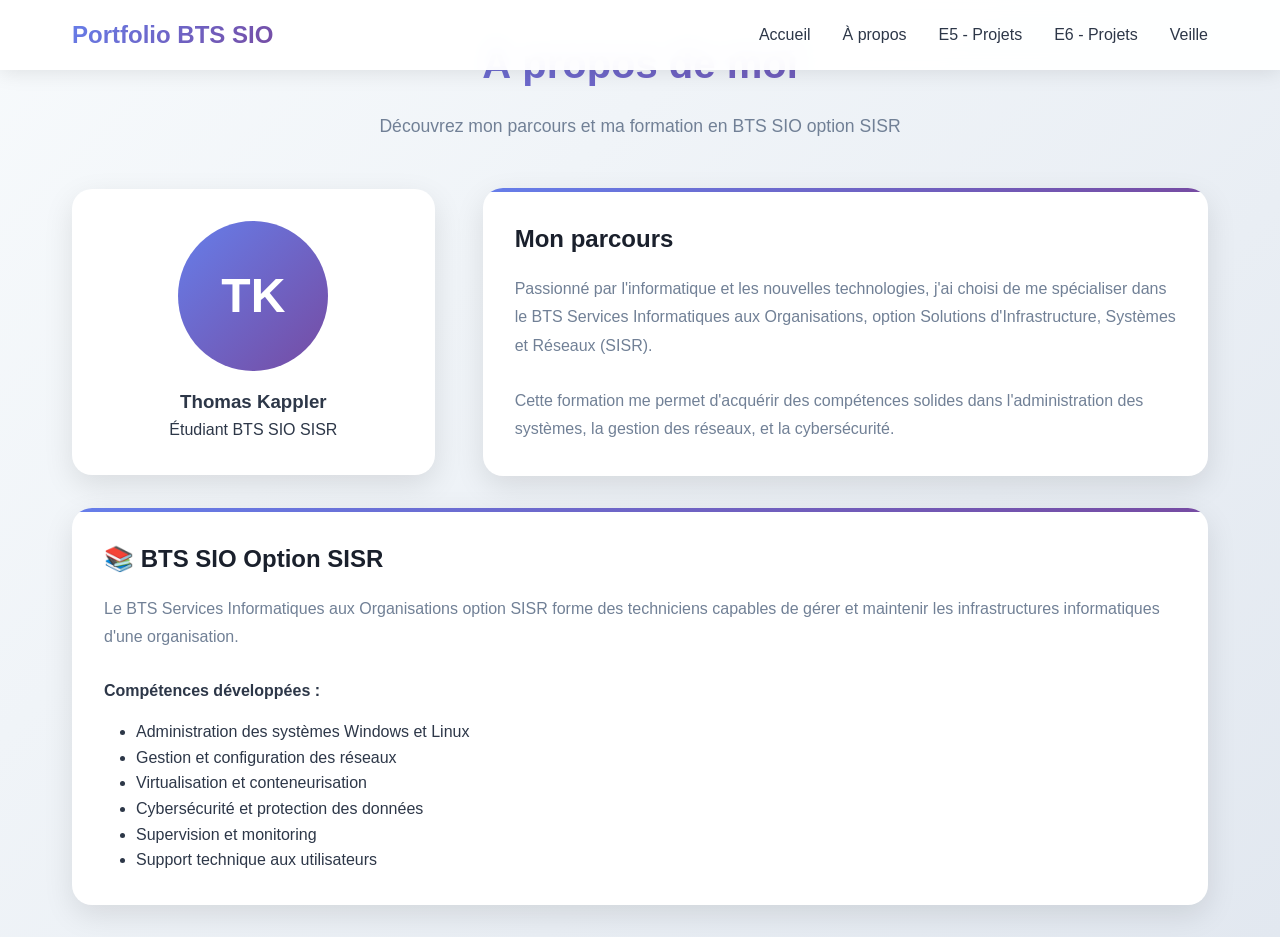
==== about.html @ 1527d009 "Add files via upload" ====
<!DOCTYPE html>
<html lang="fr">
<head>
    <meta charset="UTF-8">
    <meta name="viewport" content="width=device-width, initial-scale=1.0">
    <title>À propos - Portfolio BTS SIO</title>
    <link rel="stylesheet" href="styles.css">
</head>
<body>
    <!-- Navigation -->
    <nav class="navbar">
        <div class="nav-container">
            <div class="logo">Portfolio BTS SIO</div>
            <div class="nav-toggle" onclick="toggleMobileNav()">
                <span></span>
                <span></span>
                <span></span>
            </div>
            <ul class="nav-menu">
                <li><a href="index.html" class="nav-link">Accueil</a></li>
                <li><a href="about.html" class="nav-link active">À propos</a></li>
                <li><a href="e5.html" class="nav-link">E5 - Projets</a></li>
                <li><a href="e6.html" class="nav-link">E6 - Projets</a></li>
                <li><a href="veille.html" class="nav-link">Veille</a></li>
            </ul>
        </div>
    </nav>

    <div class="container">
        <div class="section-header">
            <h2>À propos de moi</h2>
            <p>Découvrez mon parcours et ma formation en BTS SIO option SISR</p>
        </div>
        <div class="about-content">
            <div class="profile-card">
                <div class="profile-img">TK</div>
                <h3>Thomas Kappler</h3>
                <p>Étudiant BTS SIO SISR</p>
            </div>
            <div class="card">
                <h3>Mon parcours</h3>
                <p>Passionné par l'informatique et les nouvelles technologies, j'ai choisi de me spécialiser dans le BTS Services Informatiques aux Organisations, option Solutions d'Infrastructure, Systèmes et Réseaux (SISR).</p>
                <br>
                <p>Cette formation me permet d'acquérir des compétences solides dans l'administration des systèmes, la gestion des réseaux, et la cybersécurité.</p>
            </div>
        </div>
        
        <div class="card">
            <h3>📚 BTS SIO Option SISR</h3>
            <p>Le BTS Services Informatiques aux Organisations option SISR forme des techniciens capables de gérer et maintenir les infrastructures informatiques d'une organisation.</p>
            <br>
            <h4>Compétences développées :</h4>
            <ul style="margin-left: 2rem; margin-top: 1rem;">
                <li>Administration des systèmes Windows et Linux</li>
                <li>Gestion et configuration des réseaux</li>
                <li>Virtualisation et conteneurisation</li>
                <li>Cybersécurité et protection des données</li>
                <li>Supervision et monitoring</li>
                <li>Support technique aux utilisateurs</li>
            </ul>
        </div>
    </div>

    <script src="scripts.js"></script>
</body>
</html>
---- styles.css ----
* {
    margin: 0;
    padding: 0;
    box-sizing: border-box;
}

:root {
    --primary: #667eea;
    --primary-dark: #5a67d8;
    --secondary: #764ba2;
    --accent: #f093fb;
    --dark: #1a202c;
    --gray: #2d3748;
    --light-gray: #f7fafc;
    --text: #2d3748;
    --text-light: #718096;
    --white: #ffffff;
}

body {
    font-family: 'Segoe UI', Tahoma, Geneva, Verdana, sans-serif;
    line-height: 1.6;
    color: var(--text);
    background: linear-gradient(135deg, var(--light-gray) 0%, #e2e8f0 100%);
}

/* Navigation */
.navbar {
    position: fixed;
    top: 0;
    width: 100%;
    background: rgba(255, 255, 255, 0.95);
    backdrop-filter: blur(10px);
    z-index: 1000;
    padding: 1rem 0;
    box-shadow: 0 2px 20px rgba(0, 0, 0, 0.1);
    transition: all 0.3s ease;
}

.nav-container {
    max-width: 1200px;
    margin: 0 auto;
    display: flex;
    justify-content: space-between;
    align-items: center;
    padding: 0 2rem;
}

.logo {
    font-size: 1.5rem;
    font-weight: bold;
    background: linear-gradient(135deg, var(--primary), var(--secondary));
    -webkit-background-clip: text;
    -webkit-text-fill-color: transparent;
    background-clip: text;
}

.nav-menu {
    display: flex;
    list-style: none;
    gap: 2rem;
}

.nav-link {
    text-decoration: none;
    color: var(--text);
    font-weight: 500;
    transition: all 0.3s ease;
    position: relative;
}

.nav-link:hover {
    color: var(--primary);
    transform: translateY(-2px);
}

.nav-link::after {
    content: '';
    position: absolute;
    bottom: -5px;
    left: 0;
    width: 0;
    height: 2px;
    background: linear-gradient(135deg, var(--primary), var(--secondary));
    transition: width 0.3s ease;
}

.nav-link:hover::after {
    width: 100%;
}

/* Pages */
.page {
    display: none;
    min-height: 100vh;
    padding-top: 80px;
}

.page.active {
    display: block;
}

.container {
    max-width: 1200px;
    margin: 0 auto;
    padding: 2rem;
}

/* Home Page */
.hero {
    text-align: center;
    padding: 4rem 0;
    background: linear-gradient(135deg, var(--primary), var(--secondary));
    color: white;
    margin: -80px -2rem 4rem -2rem;
    position: relative;
    overflow: hidden;
}

.hero::before {
    content: '';
    position: absolute;
    top: 0;
    left: 0;
    right: 0;
    bottom: 0;
    background: url('data:image/svg+xml,<svg xmlns="http://www.w3.org/2000/svg" viewBox="0 0 100 100"><defs><pattern id="grid" width="10" height="10" patternUnits="userSpaceOnUse"><path d="M 10 0 L 0 0 0 10" fill="none" stroke="rgba(255,255,255,0.1)" stroke-width="0.5"/></pattern></defs><rect width="100" height="100" fill="url(%23grid)"/></svg>');
    opacity: 0.3;
}

.hero-content {
    position: relative;
    z-index: 1;
    padding-top: 80px;
}

.hero h1 {
    font-size: 3.5rem;
    margin-bottom: 1rem;
    font-weight: 700;
    text-shadow: 2px 2px 4px rgba(0, 0, 0, 0.3);
}

.hero p {
    font-size: 1.2rem;
    opacity: 0.9;
    margin-bottom: 2rem;
}

.cta-button {
    display: inline-block;
    padding: 1rem 2rem;
    background: rgba(255, 255, 255, 0.2);
    color: white;
    text-decoration: none;
    border-radius: 50px;
    font-weight: 600;
    transition: all 0.3s ease;
    backdrop-filter: blur(10px);
    border: 2px solid rgba(255, 255, 255, 0.3);
}

.cta-button:hover {
    background: rgba(255, 255, 255, 0.3);
    transform: translateY(-3px);
    box-shadow: 0 10px 30px rgba(0, 0, 0, 0.2);
}

/* Cards */
.card-grid {
    display: grid;
    grid-template-columns: repeat(auto-fit, minmax(300px, 1fr));
    gap: 2rem;
    margin: 2rem 0;
}

.card {
    background: white;
    border-radius: 20px;
    padding: 2rem;
    box-shadow: 0 10px 30px rgba(0, 0, 0, 0.1);
    transition: all 0.3s ease;
    position: relative;
    overflow: hidden;
}

.card::before {
    content: '';
    position: absolute;
    top: 0;
    left: 0;
    right: 0;
    height: 4px;
    background: linear-gradient(135deg, var(--primary), var(--secondary));
}

.card:hover {
    transform: translateY(-10px);
    box-shadow: 0 20px 40px rgba(0, 0, 0, 0.15);
}

/* Clickable cards styling */
.clickable-card {
    cursor: pointer;
    user-select: none;
}

.clickable-card:hover {
    transform: translateY(-10px) scale(1.02);
    box-shadow: 0 25px 50px rgba(0, 0, 0, 0.2);
}

.clickable-card:active {
    transform: translateY(-5px) scale(1.01);
    transition: all 0.1s ease;
}

.card h3 {
    font-size: 1.5rem;
    margin-bottom: 1rem;
    color: var(--dark);
}

.card p {
    color: var(--text-light);
    line-height: 1.8;
}

/* Section Headers */
.section-header {
    text-align: center;
    margin-bottom: 3rem;
}

.section-header h2 {
    font-size: 2.5rem;
    margin-bottom: 1rem;
    background: linear-gradient(135deg, var(--primary), var(--secondary));
    -webkit-background-clip: text;
    -webkit-text-fill-color: transparent;
    background-clip: text;
}

.section-header p {
    font-size: 1.1rem;
    color: var(--text-light);
    max-width: 600px;
    margin: 0 auto;
}

/* Project Cards */
.project-card {
    background: white;
    border-radius: 15px;
    overflow: hidden;
    box-shadow: 0 10px 30px rgba(0, 0, 0, 0.1);
    transition: all 0.3s ease;
    margin-bottom: 2rem;
}

.project-card:hover {
    transform: translateY(-5px);
    box-shadow: 0 20px 40px rgba(0, 0, 0, 0.15);
}

.project-header {
    background: linear-gradient(135deg, var(--primary), var(--secondary));
    color: white;
    padding: 1.5rem;
}

.project-content {
    padding: 2rem;
}

.tech-stack {
    display: flex;
    flex-wrap: wrap;
    gap: 0.5rem;
    margin-top: 1rem;
}

.tech-tag {
    background: linear-gradient(135deg, var(--primary), var(--secondary));
    color: white;
    padding: 0.3rem 0.8rem;
    border-radius: 20px;
    font-size: 0.8rem;
    font-weight: 500;
}

/* About Section */
.about-content {
    display: grid;
    grid-template-columns: 1fr 2fr;
    gap: 3rem;
    align-items: center;
    margin: 2rem 0;
}

.profile-card {
    background: white;
    border-radius: 20px;
    padding: 2rem;
    text-align: center;
    box-shadow: 0 10px 30px rgba(0, 0, 0, 0.1);
}

.profile-img {
    width: 150px;
    height: 150px;
    border-radius: 50%;
    background: linear-gradient(135deg, var(--primary), var(--secondary));
    margin: 0 auto 1rem;
    display: flex;
    align-items: center;
    justify-content: center;
    font-size: 3rem;
    color: white;
    font-weight: bold;
}

/* Veille Section */
.veille-method {
    background: white;
    border-radius: 15px;
    padding: 2rem;
    margin: 2rem 0;
    box-shadow: 0 10px 30px rgba(0, 0, 0, 0.1);
}

.method-step {
    display: flex;
    align-items: center;
    margin: 1.5rem 0;
    padding: 1rem;
    border-radius: 10px;
    background: var(--light-gray);
}

.step-number {
    background: linear-gradient(135deg, var(--primary), var(--secondary));
    color: white;
    width: 40px;
    height: 40px;
    border-radius: 50%;
    display: flex;
    align-items: center;
    justify-content: center;
    font-weight: bold;
    margin-right: 1rem;
    flex-shrink: 0;
}

/* Mobile Navigation */
.nav-toggle {
    display: none;
    flex-direction: column;
    cursor: pointer;
    padding: 0.5rem;
}

.nav-toggle span {
    width: 25px;
    height: 3px;
    background: var(--text);
    margin: 3px 0;
    transition: 0.3s;
    border-radius: 2px;
}

.nav-toggle.active span:nth-child(1) {
    transform: rotate(-45deg) translate(-5px, 6px);
}

.nav-toggle.active span:nth-child(2) {
    opacity: 0;
}

.nav-toggle.active span:nth-child(3) {
    transform: rotate(45deg) translate(-5px, -6px);
}

/* Responsive */
@media (max-width: 768px) {
    .nav-container {
        padding: 0 1rem;
    }

    .nav-toggle {
        display: flex;
    }

    .nav-menu {
        position: fixed;
        top: 70px;
        left: -100%;
        width: 100%;
        height: calc(100vh - 70px);
        background: rgba(255, 255, 255, 0.98);
        backdrop-filter: blur(10px);
        flex-direction: column;
        justify-content: flex-start;
        align-items: center;
        padding-top: 2rem;
        gap: 2rem;
        transition: left 0.3s ease;
        box-shadow: 0 5px 20px rgba(0, 0, 0, 0.1);
    }

    .nav-menu.active {
        left: 0;
    }

    .nav-link {
        font-size: 1.2rem;
        padding: 1rem;
        border-radius: 10px;
        width: 80%;
        text-align: center;
        background: rgba(102, 126, 234, 0.1);
    }

    .container {
        padding: 1rem;
    }

    .hero {
        margin: -80px -1rem 2rem -1rem;
        padding: 2rem 0;
    }

    .hero h1 {
        font-size: 2.2rem;
        margin-bottom: 0.5rem;
    }

    .hero p {
        font-size: 1rem;
        margin-bottom: 1.5rem;
        padding: 0 1rem;
    }

    .hero-content {
        padding-top: 60px;
    }

    .cta-button {
        padding: 0.8rem 1.5rem;
        font-size: 0.9rem;
    }

    .about-content {
        grid-template-columns: 1fr;
        text-align: center;
        gap: 2rem;
    }

    .profile-img {
        width: 120px;
        height: 120px;
        font-size: 2.5rem;
    }

    .card-grid {
        grid-template-columns: 1fr;
        gap: 1.5rem;
    }

    .card {
        padding: 1.5rem;
    }

    .card h3 {
        font-size: 1.3rem;
    }

    .section-header h2 {
        font-size: 2rem;
    }

    .section-header p {
        font-size: 1rem;
        padding: 0 1rem;
    }

    .project-card {
        margin-bottom: 1.5rem;
    }

    .project-header {
        padding: 1.2rem;
    }

    .project-header h3 {
        font-size: 1.3rem;
    }

    .project-content {
        padding: 1.5rem;
    }

    .project-content p {
        font-size: 0.95rem;
    }

    .project-content ul {
        margin-left: 1.5rem;
    }

    .tech-stack {
        gap: 0.3rem;
    }

    .tech-tag {
        font-size: 0.75rem;
        padding: 0.25rem 0.6rem;
    }

    .veille-method {
        padding: 1.5rem;
        margin: 1.5rem 0;
    }

    .method-step {
        flex-direction: column;
        text-align: center;
        padding: 1rem;
        margin: 1rem 0;
    }

    .step-number {
        margin-right: 0;
        margin-bottom: 1rem;
    }

    .method-step h4 {
        font-size: 1.1rem;
        margin-bottom: 0.5rem;
    }

    .method-step p {
        font-size: 0.9rem;
    }
}

/* Extra small screens */
@media (max-width: 480px) {
    .hero h1 {
        font-size: 1.8rem;
    }

    .logo {
        font-size: 1.3rem;
    }

    .nav-link {
        font-size: 1.1rem;
    }

    .section-header h2 {
        font-size: 1.8rem;
    }

    .card {
        padding: 1.2rem;
    }

    .project-content {
        padding: 1.2rem;
    }

    .about-content {
        gap: 1.5rem;
    }

    .profile-img {
        width: 100px;
        height: 100px;
        font-size: 2rem;
    }
}

/* Animations */
@keyframes fadeInUp {
    from {
        opacity: 0;
        transform: translateY(30px);
    }
    to {
        opacity: 1;
        transform: translateY(0);
    }
}

.fade-in {
    animation: fadeInUp 0.6s ease forwards;
}
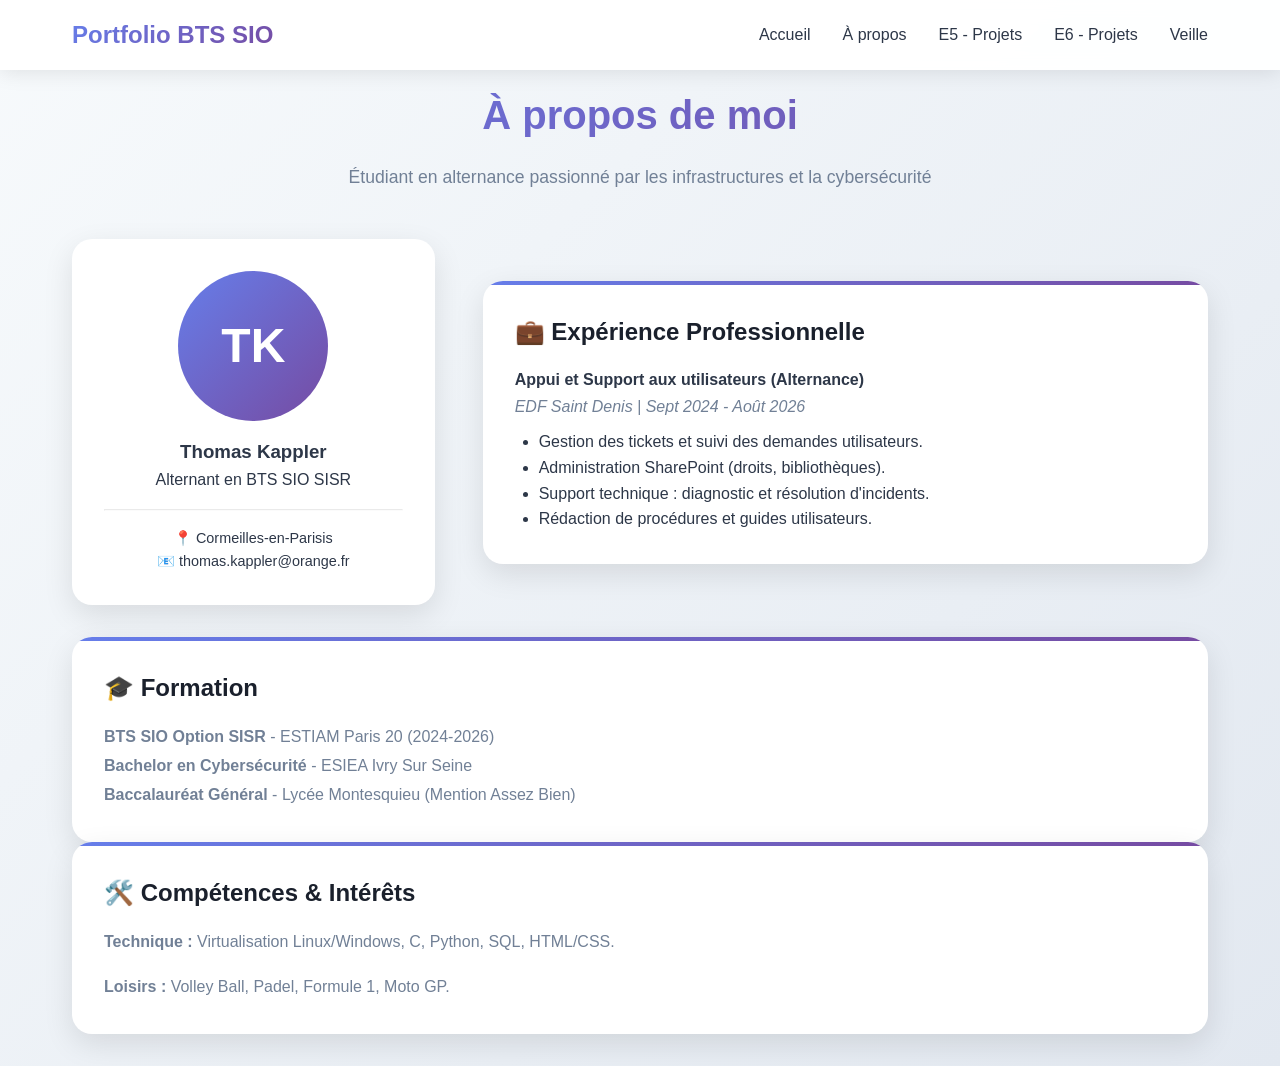
==== commit 0e18b9fb: "Add files via upload" ====
--- a/about.html
+++ b/about.html
@@ -3,19 +3,13 @@
 <head>
     <meta charset="UTF-8">
     <meta name="viewport" content="width=device-width, initial-scale=1.0">
-    <title>À propos - Portfolio BTS SIO</title>
+    <title>À propos - Thomas Kappler</title>
     <link rel="stylesheet" href="styles.css">
 </head>
 <body>
-    <!-- Navigation -->
     <nav class="navbar">
         <div class="nav-container">
             <div class="logo">Portfolio BTS SIO</div>
-            <div class="nav-toggle" onclick="toggleMobileNav()">
-                <span></span>
-                <span></span>
-                <span></span>
-            </div>
             <ul class="nav-menu">
                 <li><a href="index.html" class="nav-link">Accueil</a></li>
                 <li><a href="about.html" class="nav-link active">À propos</a></li>
@@ -25,42 +19,51 @@
             </ul>
         </div>
     </nav>
-
+	<br>
+	<br>
     <div class="container">
         <div class="section-header">
             <h2>À propos de moi</h2>
-            <p>Découvrez mon parcours et ma formation en BTS SIO option SISR</p>
+            <p>Étudiant en alternance passionné par les infrastructures et la cybersécurité</p>
         </div>
+
         <div class="about-content">
             <div class="profile-card">
                 <div class="profile-img">TK</div>
                 <h3>Thomas Kappler</h3>
-                <p>Étudiant BTS SIO SISR</p>
+                <p>Alternant en BTS SIO SISR</p>
+                <hr style="margin: 1rem 0; opacity: 0.2;">
+                <p style="font-size: 0.9rem;">📍 Cormeilles-en-Parisis</p>
+                <p style="font-size: 0.9rem;">📧 thomas.kappler@orange.fr</p>
             </div>
+
             <div class="card">
-                <h3>Mon parcours</h3>
-                <p>Passionné par l'informatique et les nouvelles technologies, j'ai choisi de me spécialiser dans le BTS Services Informatiques aux Organisations, option Solutions d'Infrastructure, Systèmes et Réseaux (SISR).</p>
-                <br>
-                <p>Cette formation me permet d'acquérir des compétences solides dans l'administration des systèmes, la gestion des réseaux, et la cybersécurité.</p>
+                <h3>💼 Expérience Professionnelle</h3>
+                <div style="margin-top: 1rem;">
+                    <h4>Appui et Support aux utilisateurs (Alternance)</h4>
+                    <p><em>EDF Saint Denis | Sept 2024 - Août 2026</em></p>
+                    <ul style="margin-left: 1.5rem; margin-top: 0.5rem;">
+                        <li>Gestion des tickets et suivi des demandes utilisateurs.</li>
+                        <li>Administration SharePoint (droits, bibliothèques).</li>
+                        <li>Support technique : diagnostic et résolution d'incidents.</li>
+                        <li>Rédaction de procédures et guides utilisateurs.</li>
+                    </ul>
+                </div>
             </div>
         </div>
-        
+
         <div class="card">
-            <h3>📚 BTS SIO Option SISR</h3>
-            <p>Le BTS Services Informatiques aux Organisations option SISR forme des techniciens capables de gérer et maintenir les infrastructures informatiques d'une organisation.</p>
-            <br>
-            <h4>Compétences développées :</h4>
-            <ul style="margin-left: 2rem; margin-top: 1rem;">
-                <li>Administration des systèmes Windows et Linux</li>
-                <li>Gestion et configuration des réseaux</li>
-                <li>Virtualisation et conteneurisation</li>
-                <li>Cybersécurité et protection des données</li>
-                <li>Supervision et monitoring</li>
-                <li>Support technique aux utilisateurs</li>
-            </ul>
+            <h3>🎓 Formation</h3>
+            <p><strong>BTS SIO Option SISR</strong> - ESTIAM Paris 20 (2024-2026)</p>
+            <p><strong>Bachelor en Cybersécurité</strong> - ESIEA Ivry Sur Seine</p>
+            <p><strong>Baccalauréat Général</strong> - Lycée Montesquieu (Mention Assez Bien)</p>
+        </div>
+
+        <div class="card">
+            <h3>🛠️ Compétences & Intérêts</h3>
+            <p><strong>Technique :</strong> Virtualisation Linux/Windows, C, Python, SQL, HTML/CSS.</p>
+            <p style="margin-top: 1rem;"><strong>Loisirs :</strong> Volley Ball, Padel, Formule 1, Moto GP.</p>
         </div>
     </div>
-
-    <script src="scripts.js"></script>
 </body>
 </html>
--- a/styles.css
+++ b/styles.css
@@ -26,7 +26,7 @@
 
 /* Navigation */
 .navbar {
-    position: fixed;
+    position: absolute;
     top: 0;
     width: 100%;
     background: rgba(255, 255, 255, 0.95);
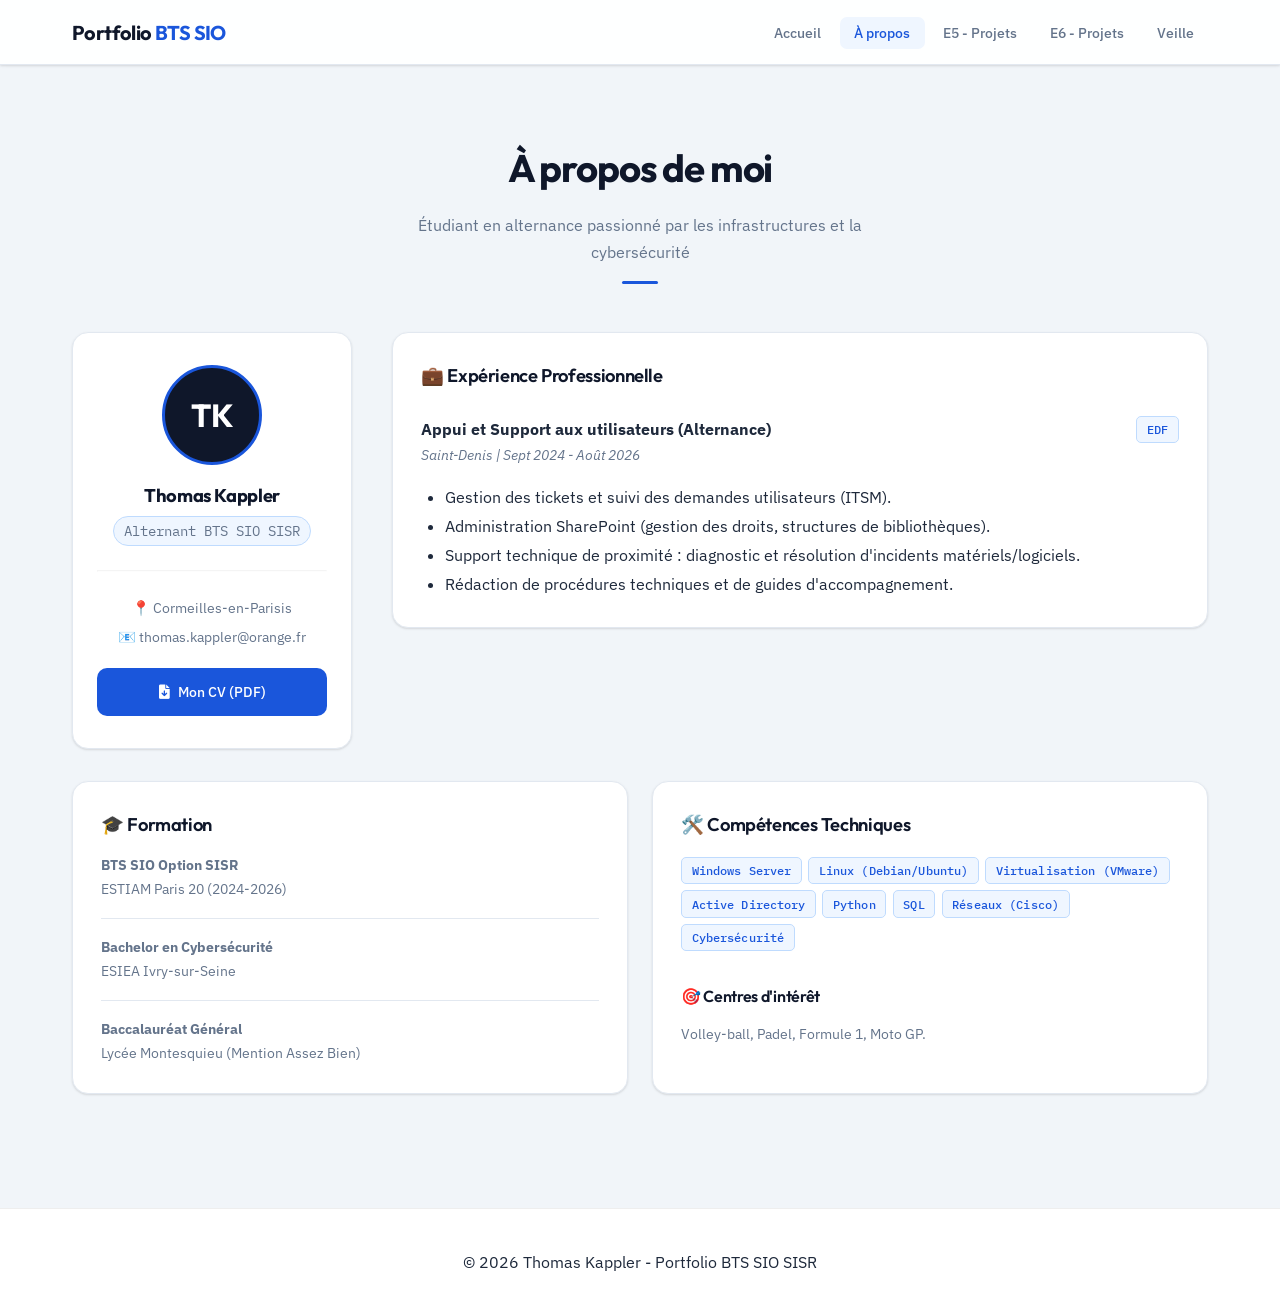
==== commit a0c2bf5d: "Update about.html" ====
--- a/about.html
+++ b/about.html
@@ -5,11 +5,21 @@
     <meta name="viewport" content="width=device-width, initial-scale=1.0">
     <title>À propos - Thomas Kappler</title>
     <link rel="stylesheet" href="styles.css">
+    <!-- Font Awesome pour les icônes (optionnel mais recommandé pour les logos) -->
+    <link rel="stylesheet" href="https://cdnjs.cloudflare.com/ajax/libs/font-awesome/6.0.0/css/all.min.css">
 </head>
 <body>
     <nav class="navbar">
         <div class="nav-container">
-            <div class="logo">Portfolio BTS SIO</div>
+            <div class="logo">Portfolio <span>BTS SIO</span></div>
+            
+            <!-- Bouton Menu Mobile (Ajouté) -->
+            <div class="nav-toggle" onclick="toggleMobileNav()">
+                <span></span>
+                <span></span>
+                <span></span>
+            </div>
+
             <ul class="nav-menu">
                 <li><a href="index.html" class="nav-link">Accueil</a></li>
                 <li><a href="about.html" class="nav-link active">À propos</a></li>
@@ -19,51 +29,82 @@
             </ul>
         </div>
     </nav>
-	<br>
-	<br>
-    <div class="container">
+
+    <div class="container" style="margin-top: 40px;">
         <div class="section-header">
             <h2>À propos de moi</h2>
             <p>Étudiant en alternance passionné par les infrastructures et la cybersécurité</p>
         </div>
 
         <div class="about-content">
+            <!-- Colonne Gauche : Profil -->
             <div class="profile-card">
                 <div class="profile-img">TK</div>
                 <h3>Thomas Kappler</h3>
-                <p>Alternant en BTS SIO SISR</p>
-                <hr style="margin: 1rem 0; opacity: 0.2;">
-                <p style="font-size: 0.9rem;">📍 Cormeilles-en-Parisis</p>
-                <p style="font-size: 0.9rem;">📧 thomas.kappler@orange.fr</p>
+                <p class="profile-badge">Alternant BTS SIO SISR</p>
+                <hr style="margin: 1.5rem 0; opacity: 0.1;">
+                <p style="font-size: 0.9rem; margin-bottom: 5px;">📍 Cormeilles-en-Parisis</p>
+                <p style="font-size: 0.9rem; margin-bottom: 20px;">📧 thomas.kappler@orange.fr</p>
+                
+                <a href="assets/CV_Thomas_Kappler.pdf" class="cta-button" style="width: 100%; justify-content: center;" target="_blank">
+                    <i class="fas fa-file-download"></i> Mon CV (PDF)
+                </a>
             </div>
 
+            <!-- Colonne Droite : Expérience -->
             <div class="card">
                 <h3>💼 Expérience Professionnelle</h3>
-                <div style="margin-top: 1rem;">
-                    <h4>Appui et Support aux utilisateurs (Alternance)</h4>
-                    <p><em>EDF Saint Denis | Sept 2024 - Août 2026</em></p>
-                    <ul style="margin-left: 1.5rem; margin-top: 0.5rem;">
-                        <li>Gestion des tickets et suivi des demandes utilisateurs.</li>
-                        <li>Administration SharePoint (droits, bibliothèques).</li>
-                        <li>Support technique : diagnostic et résolution d'incidents.</li>
-                        <li>Rédaction de procédures et guides utilisateurs.</li>
+                <div style="margin-top: 1.5rem;">
+                    <div style="display: flex; justify-content: space-between; align-items: flex-start;">
+                        <h4>Appui et Support aux utilisateurs (Alternance)</h4>
+                        <span class="tech-tag">EDF</span>
+                    </div>
+                    <p><em>Saint-Denis | Sept 2024 - Août 2026</em></p>
+                    <ul style="margin-left: 1.5rem; margin-top: 1rem; line-height: 1.8;">
+                        <li>Gestion des tickets et suivi des demandes utilisateurs (ITSM).</li>
+                        <li>Administration SharePoint (gestion des droits, structures de bibliothèques).</li>
+                        <li>Support technique de proximité : diagnostic et résolution d'incidents matériels/logiciels.</li>
+                        <li>Rédaction de procédures techniques et de guides d'accompagnement.</li>
                     </ul>
                 </div>
             </div>
         </div>
 
-        <div class="card">
-            <h3>🎓 Formation</h3>
-            <p><strong>BTS SIO Option SISR</strong> - ESTIAM Paris 20 (2024-2026)</p>
-            <p><strong>Bachelor en Cybersécurité</strong> - ESIEA Ivry Sur Seine</p>
-            <p><strong>Baccalauréat Général</strong> - Lycée Montesquieu (Mention Assez Bien)</p>
-        </div>
+        <!-- Autres sections -->
+        <div class="card-grid">
+            <div class="card">
+                <h3>🎓 Formation</h3>
+                <p><strong>BTS SIO Option SISR</strong><br>ESTIAM Paris 20 (2024-2026)</p>
+                <div class="divider" style="margin: 1rem 0;"></div>
+                <p><strong>Bachelor en Cybersécurité</strong><br>ESIEA Ivry-sur-Seine</p>
+                <div class="divider" style="margin: 1rem 0;"></div>
+                <p><strong>Baccalauréat Général</strong><br>Lycée Montesquieu (Mention Assez Bien)</p>
+            </div>
 
-        <div class="card">
-            <h3>🛠️ Compétences & Intérêts</h3>
-            <p><strong>Technique :</strong> Virtualisation Linux/Windows, C, Python, SQL, HTML/CSS.</p>
-            <p style="margin-top: 1rem;"><strong>Loisirs :</strong> Volley Ball, Padel, Formule 1, Moto GP.</p>
+            <div class="card">
+                <h3>🛠️ Compétences Techniques</h3>
+                <div class="tech-stack" style="margin-top: 1rem;">
+                    <span class="tech-tag">Windows Server</span>
+                    <span class="tech-tag">Linux (Debian/Ubuntu)</span>
+                    <span class="tech-tag">Virtualisation (VMware)</span>
+                    <span class="tech-tag">Active Directory</span>
+                    <span class="tech-tag">Python</span>
+                    <span class="tech-tag">SQL</span>
+                    <span class="tech-tag">Réseaux (Cisco)</span>
+                    <span class="tech-tag">Cybersécurité</span>
+                </div>
+                <h3 style="margin-top: 2rem; font-size: 1rem;">🎯 Centres d'intérêt</h3>
+                <p style="font-size: 0.9rem; color: var(--text-light);">Volley-ball, Padel, Formule 1, Moto GP.</p>
+            </div>
         </div>
     </div>
+
+    <!-- Pied de page -->
+    <footer style="text-align: center; padding: 40px 0; background: var(--white); margin-top: 50px; border-top: 1px solid #eee;">
+        <p>© 2026 Thomas Kappler - Portfolio BTS SIO SISR</p>
+    </footer>
+
+    <!-- Script indispensable pour le menu mobile -->
+    <script src="scripts.js"></script>
 </body>
-</html>+</html>
--- a/styles.css
+++ b/styles.css
@@ -1,598 +1,756 @@
-* {
-    margin: 0;
-    padding: 0;
-    box-sizing: border-box;
+@import url('https://fonts.googleapis.com/css2?family=Outfit:wght@300;400;500;600;700&family=IBM+Plex+Sans:wght@300;400;500&family=IBM+Plex+Mono:wght@400;500&display=swap');
+
+*, *::before, *::after {
+  margin: 0;
+  padding: 0;
+  box-sizing: border-box;
 }
 
 :root {
-    --primary: #667eea;
-    --primary-dark: #5a67d8;
-    --secondary: #764ba2;
-    --accent: #f093fb;
-    --dark: #1a202c;
-    --gray: #2d3748;
-    --light-gray: #f7fafc;
-    --text: #2d3748;
-    --text-light: #718096;
-    --white: #ffffff;
-}
+  /* Palette principale */
+  --primary:      #1a56db;
+  --primary-dark: #1e429f;
+  --primary-light:#eff6ff;
+  --secondary:    #0891b2;
+  --accent:       #06b6d4;
+
+  /* Neutres */
+  --dark:       #0f172a;
+  --gray:       #334155;
+  --mid-gray:   #64748b;
+  --light-gray: #f1f5f9;
+  --border:     #e2e8f0;
+  --white:      #ffffff;
+
+  /* Sémantique */
+  --text:       #1e293b;
+  --text-light: #64748b;
+
+  /* Effets */
+  --shadow-sm:  0 1px 3px rgba(0,0,0,.08), 0 1px 2px rgba(0,0,0,.06);
+  --shadow-md:  0 4px 16px rgba(15,23,42,.10);
+  --shadow-lg:  0 12px 40px rgba(15,23,42,.14);
+  --radius:     10px;
+  --radius-lg:  16px;
+}
+
+/* ── BASE ── */
+html { scroll-behavior: smooth; }
 
 body {
-    font-family: 'Segoe UI', Tahoma, Geneva, Verdana, sans-serif;
-    line-height: 1.6;
-    color: var(--text);
-    background: linear-gradient(135deg, var(--light-gray) 0%, #e2e8f0 100%);
-}
-
-/* Navigation */
+  font-family: 'IBM Plex Sans', sans-serif;
+  font-size: 1rem;
+  line-height: 1.65;
+  color: var(--text);
+  background: var(--light-gray);
+}
+
+/* ── NAVIGATION ── */
 .navbar {
-    position: absolute;
-    top: 0;
+  position: sticky;
+  top: 0;
+  width: 100%;
+  background: rgba(255,255,255,0.92);
+  backdrop-filter: blur(14px);
+  -webkit-backdrop-filter: blur(14px);
+  z-index: 1000;
+  border-bottom: 1px solid var(--border);
+  box-shadow: var(--shadow-sm);
+  transition: box-shadow 0.3s;
+}
+
+.navbar.scrolled {
+  box-shadow: var(--shadow-md);
+}
+
+.nav-container {
+  max-width: 1200px;
+  margin: 0 auto;
+  display: flex;
+  justify-content: space-between;
+  align-items: center;
+  padding: 0 2rem;
+  height: 64px;
+}
+
+.logo {
+  font-family: 'Outfit', sans-serif;
+  font-size: 1.25rem;
+  font-weight: 700;
+  color: var(--dark);
+  text-decoration: none;
+  letter-spacing: -0.03em;
+}
+
+.logo span {
+  color: var(--primary);
+}
+
+.nav-menu {
+  display: flex;
+  list-style: none;
+  gap: 0.25rem;
+}
+
+.nav-link {
+  text-decoration: none;
+  color: var(--text-light);
+  font-size: 0.875rem;
+  font-weight: 500;
+  padding: 0.45rem 0.9rem;
+  border-radius: 7px;
+  transition: background 0.15s, color 0.15s;
+  position: relative;
+}
+
+.nav-link:hover,
+.nav-link.active {
+  background: var(--primary-light);
+  color: var(--primary);
+}
+
+/* Supprimer l'ancien pseudo-element soulignement */
+.nav-link::after { display: none; }
+
+/* ── PAGES ── */
+.page {
+  display: none;
+  min-height: 100vh;
+  padding-top: 0;
+}
+
+.page.active {
+  display: block;
+}
+
+.container {
+  max-width: 1200px;
+  margin: 0 auto;
+  padding: 2rem;
+}
+
+/* ── HERO ── */
+.hero {
+  background: var(--dark);
+  color: var(--white);
+  margin: 0;
+  padding: 0;
+  position: relative;
+  overflow: hidden;
+}
+
+/* Grille décorative subtile */
+.hero::before {
+  content: '';
+  position: absolute;
+  inset: 0;
+  background-image:
+    linear-gradient(rgba(255,255,255,0.04) 1px, transparent 1px),
+    linear-gradient(90deg, rgba(255,255,255,0.04) 1px, transparent 1px);
+  background-size: 40px 40px;
+  pointer-events: none;
+}
+
+/* Lueur d'accent coin haut gauche */
+.hero::after {
+  content: '';
+  position: absolute;
+  top: -120px;
+  left: -80px;
+  width: 480px;
+  height: 480px;
+  background: radial-gradient(circle, rgba(26,86,219,0.35) 0%, transparent 70%);
+  pointer-events: none;
+}
+
+.hero-content {
+  position: relative;
+  z-index: 1;
+  max-width: 1200px;
+  margin: 0 auto;
+  padding: 7rem 2rem 5rem;
+}
+
+.hero-badge {
+  display: inline-flex;
+  align-items: center;
+  gap: 6px;
+  background: rgba(26,86,219,0.2);
+  border: 1px solid rgba(96,165,250,0.3);
+  border-radius: 20px;
+  padding: 0.3rem 0.85rem;
+  font-family: 'IBM Plex Mono', monospace;
+  font-size: 0.72rem;
+  font-weight: 500;
+  color: #93c5fd;
+  margin-bottom: 1.5rem;
+  letter-spacing: 0.06em;
+  text-transform: uppercase;
+}
+
+.hero h1 {
+  font-family: 'Outfit', sans-serif;
+  font-size: clamp(2.2rem, 5vw, 3.8rem);
+  font-weight: 700;
+  letter-spacing: -0.04em;
+  line-height: 1.1;
+  margin-bottom: 1.25rem;
+  color: var(--white);
+  text-shadow: none;
+}
+
+.hero h1 .highlight {
+  color: #60a5fa;
+}
+
+.hero p {
+  font-size: 1.1rem;
+  color: #94a3b8;
+  font-weight: 300;
+  max-width: 540px;
+  margin-bottom: 2.5rem;
+  opacity: 1;
+}
+
+.hero-meta {
+  display: flex;
+  gap: 1.5rem;
+  flex-wrap: wrap;
+  margin-bottom: 2.5rem;
+}
+
+.hero-chip {
+  display: flex;
+  align-items: center;
+  gap: 6px;
+  font-family: 'IBM Plex Mono', monospace;
+  font-size: 0.78rem;
+  color: #64748b;
+}
+
+.hero-chip::before {
+  content: '';
+  width: 6px; height: 6px;
+  border-radius: 50%;
+  background: var(--accent);
+  flex-shrink: 0;
+}
+
+.cta-button {
+  display: inline-flex;
+  align-items: center;
+  gap: 8px;
+  padding: 0.75rem 1.5rem;
+  background: var(--primary);
+  color: var(--white);
+  text-decoration: none;
+  border-radius: var(--radius);
+  font-weight: 500;
+  font-size: 0.9rem;
+  transition: background 0.2s, transform 0.2s, box-shadow 0.2s;
+  border: none;
+}
+
+.cta-button:hover {
+  background: var(--primary-dark);
+  transform: translateY(-2px);
+  box-shadow: 0 8px 24px rgba(26,86,219,0.35);
+}
+
+.cta-button.secondary {
+  background: rgba(255,255,255,0.08);
+  border: 1px solid rgba(255,255,255,0.15);
+  margin-left: 0.75rem;
+}
+
+.cta-button.secondary:hover {
+  background: rgba(255,255,255,0.14);
+  box-shadow: none;
+}
+
+/* ── SECTION HEADERS ── */
+.section-header {
+  text-align: center;
+  margin-bottom: 3rem;
+}
+
+.section-header h2 {
+  font-family: 'Outfit', sans-serif;
+  font-size: clamp(1.6rem, 3vw, 2.4rem);
+  font-weight: 700;
+  letter-spacing: -0.03em;
+  color: var(--dark);
+  margin-bottom: 0.75rem;
+  background: none;
+  -webkit-background-clip: unset;
+  -webkit-text-fill-color: unset;
+  background-clip: unset;
+}
+
+.section-header p {
+  font-size: 1rem;
+  color: var(--text-light);
+  max-width: 520px;
+  margin: 0 auto;
+}
+
+/* Trait décoratif sous le titre */
+.section-header::after {
+  content: '';
+  display: block;
+  width: 36px;
+  height: 3px;
+  background: var(--primary);
+  border-radius: 2px;
+  margin: 1rem auto 0;
+}
+
+/* ── CARDS GÉNÉRIQUES ── */
+.card-grid {
+  display: grid;
+  grid-template-columns: repeat(auto-fit, minmax(280px, 1fr));
+  gap: 1.5rem;
+  margin: 2rem 0;
+}
+
+.card {
+  background: var(--white);
+  border-radius: var(--radius-lg);
+  padding: 1.75rem;
+  border: 1px solid var(--border);
+  box-shadow: var(--shadow-sm);
+  transition: transform 0.2s, box-shadow 0.2s, border-color 0.2s;
+  position: relative;
+  overflow: hidden;
+}
+
+.card::before {
+  content: '';
+  position: absolute;
+  top: 0; left: 0; right: 0;
+  height: 3px;
+  background: var(--primary);
+  border-radius: var(--radius-lg) var(--radius-lg) 0 0;
+  opacity: 0;
+  transition: opacity 0.2s;
+}
+
+.card:hover {
+  transform: translateY(-4px);
+  box-shadow: var(--shadow-lg);
+  border-color: #c7d7fa;
+}
+
+.card:hover::before {
+  opacity: 1;
+}
+
+.card h3 {
+  font-family: 'Outfit', sans-serif;
+  font-size: 1.15rem;
+  font-weight: 600;
+  margin-bottom: 0.75rem;
+  color: var(--dark);
+  letter-spacing: -0.02em;
+}
+
+.card p {
+  color: var(--text-light);
+  font-size: 0.9rem;
+  line-height: 1.7;
+}
+
+/* ── CLICKABLE CARDS ── */
+.clickable-card {
+  cursor: pointer;
+  user-select: none;
+}
+
+.clickable-card:hover {
+  transform: translateY(-6px);
+}
+
+.clickable-card:active {
+  transform: translateY(-2px);
+  transition: all 0.1s;
+}
+
+/* ── PROJECT CARDS ── */
+.project-card {
+  background: var(--white);
+  border-radius: var(--radius-lg);
+  border: 1px solid var(--border);
+  overflow: hidden;
+  box-shadow: var(--shadow-sm);
+  transition: transform 0.2s, box-shadow 0.2s;
+  margin-bottom: 1.5rem;
+}
+
+.project-card:hover {
+  transform: translateY(-4px);
+  box-shadow: var(--shadow-lg);
+}
+
+.project-header {
+  background: var(--dark);
+  color: var(--white);
+  padding: 1.5rem 1.75rem;
+  display: flex;
+  align-items: flex-start;
+  gap: 1rem;
+  position: relative;
+  overflow: hidden;
+}
+
+/* Bande couleur à gauche du header */
+.project-header::before {
+  content: '';
+  position: absolute;
+  left: 0; top: 0; bottom: 0;
+  width: 4px;
+  background: var(--accent);
+}
+
+.project-header h3 {
+  font-family: 'Outfit', sans-serif;
+  font-size: 1.1rem;
+  font-weight: 600;
+  color: var(--white);
+  letter-spacing: -0.02em;
+  margin: 0;
+}
+
+.project-header p {
+  font-size: 0.82rem;
+  color: #94a3b8;
+  margin-top: 0.25rem;
+}
+
+.project-number {
+  font-family: 'IBM Plex Mono', monospace;
+  font-size: 0.7rem;
+  color: #475569;
+  background: rgba(255,255,255,0.06);
+  border: 1px solid rgba(255,255,255,0.1);
+  border-radius: 5px;
+  padding: 2px 7px;
+  align-self: flex-start;
+  flex-shrink: 0;
+  margin-left: auto;
+}
+
+.project-content {
+  padding: 1.75rem;
+}
+
+.project-content p {
+  color: var(--text-light);
+  font-size: 0.9rem;
+  margin-bottom: 1rem;
+}
+
+.project-content ul {
+  margin-left: 1.25rem;
+  color: var(--text-light);
+  font-size: 0.875rem;
+  line-height: 1.9;
+}
+
+.project-content ul li::marker {
+  color: var(--primary);
+}
+
+/* ── TECH STACK ── */
+.tech-stack {
+  display: flex;
+  flex-wrap: wrap;
+  gap: 0.4rem;
+  margin-top: 1rem;
+}
+
+.tech-tag {
+  font-family: 'IBM Plex Mono', monospace;
+  font-size: 0.72rem;
+  font-weight: 500;
+  color: var(--primary);
+  background: var(--primary-light);
+  border: 1px solid #bfdbfe;
+  padding: 0.2rem 0.6rem;
+  border-radius: 5px;
+  letter-spacing: 0.01em;
+  transition: background 0.15s, border-color 0.15s;
+}
+
+.tech-tag:hover {
+  background: #dbeafe;
+  border-color: #93c5fd;
+}
+
+/* Liens documents */
+.doc-link {
+  display: inline-flex;
+  align-items: center;
+  gap: 6px;
+  margin-top: 1.25rem;
+  font-size: 0.85rem;
+  font-weight: 500;
+  color: var(--primary);
+  text-decoration: none;
+  padding: 0.45rem 0.9rem;
+  border-radius: 7px;
+  border: 1px solid #bfdbfe;
+  background: var(--primary-light);
+  transition: background 0.15s, box-shadow 0.15s;
+}
+
+.doc-link:hover {
+  background: #dbeafe;
+  box-shadow: 0 2px 8px rgba(26,86,219,0.15);
+}
+
+/* ── ABOUT ── */
+.about-content {
+  display: grid;
+  grid-template-columns: 280px 1fr;
+  gap: 2.5rem;
+  align-items: start;
+  margin: 2rem 0;
+}
+
+.profile-card {
+  background: var(--white);
+  border-radius: var(--radius-lg);
+  border: 1px solid var(--border);
+  padding: 2rem 1.5rem;
+  text-align: center;
+  box-shadow: var(--shadow-sm);
+  position: sticky;
+  top: 84px;
+}
+
+.profile-img {
+  width: 100px;
+  height: 100px;
+  border-radius: 50%;
+  background: var(--dark);
+  border: 3px solid var(--primary);
+  margin: 0 auto 1rem;
+  display: flex;
+  align-items: center;
+  justify-content: center;
+  font-family: 'Outfit', sans-serif;
+  font-size: 2rem;
+  font-weight: 700;
+  color: white;
+}
+
+.profile-card h3 {
+  font-family: 'Outfit', sans-serif;
+  font-size: 1.15rem;
+  font-weight: 700;
+  color: var(--dark);
+  letter-spacing: -0.02em;
+}
+
+.profile-card p {
+  font-size: 0.85rem;
+  color: var(--text-light);
+  margin-top: 0.25rem;
+}
+
+.profile-badge {
+  display: inline-block;
+  margin-top: 0.75rem;
+  font-family: 'IBM Plex Mono', monospace;
+  font-size: 0.72rem;
+  background: var(--primary-light);
+  color: var(--primary);
+  border: 1px solid #bfdbfe;
+  padding: 3px 10px;
+  border-radius: 20px;
+}
+
+/* ── VEILLE ── */
+.veille-method {
+  background: var(--white);
+  border-radius: var(--radius-lg);
+  border: 1px solid var(--border);
+  padding: 2rem;
+  margin: 2rem 0;
+  box-shadow: var(--shadow-sm);
+}
+
+.veille-method h3 {
+  font-family: 'Outfit', sans-serif;
+  font-size: 1.1rem;
+  font-weight: 600;
+  color: var(--dark);
+  margin-bottom: 1.25rem;
+  letter-spacing: -0.02em;
+}
+
+.method-step {
+  display: flex;
+  align-items: flex-start;
+  gap: 1rem;
+  margin: 1rem 0;
+  padding: 1rem 1.25rem;
+  border-radius: var(--radius);
+  background: var(--light-gray);
+  border: 1px solid var(--border);
+  transition: border-color 0.2s, background 0.2s;
+}
+
+.method-step:hover {
+  background: var(--primary-light);
+  border-color: #bfdbfe;
+}
+
+.step-number {
+  background: var(--primary);
+  color: white;
+  width: 32px;
+  height: 32px;
+  border-radius: 8px;
+  display: flex;
+  align-items: center;
+  justify-content: center;
+  font-family: 'IBM Plex Mono', monospace;
+  font-size: 0.8rem;
+  font-weight: 500;
+  flex-shrink: 0;
+  margin-right: 0;
+}
+
+.method-step h4 {
+  font-size: 0.9rem;
+  font-weight: 600;
+  color: var(--dark);
+  margin-bottom: 0.25rem;
+}
+
+.method-step p {
+  font-size: 0.83rem;
+  color: var(--text-light);
+  line-height: 1.55;
+}
+
+/* ── MOBILE NAVIGATION ── */
+.nav-toggle {
+  display: none;
+  flex-direction: column;
+  cursor: pointer;
+  padding: 0.5rem;
+  gap: 5px;
+}
+
+.nav-toggle span {
+  width: 22px;
+  height: 2px;
+  background: var(--text);
+  border-radius: 2px;
+  transition: 0.25s;
+  display: block;
+}
+
+.nav-toggle.active span:nth-child(1) { transform: rotate(-45deg) translate(-4px, 5px); }
+.nav-toggle.active span:nth-child(2) { opacity: 0; }
+.nav-toggle.active span:nth-child(3) { transform: rotate(45deg) translate(-4px, -5px); }
+
+/* ── RESPONSIVE ── */
+@media (max-width: 900px) {
+  .about-content {
+    grid-template-columns: 1fr;
+  }
+  .profile-card { position: static; }
+}
+
+@media (max-width: 768px) {
+  .nav-container { padding: 0 1rem; }
+
+  .nav-toggle { display: flex; }
+
+  .nav-menu {
+    position: fixed;
+    top: 64px;
+    left: -100%;
     width: 100%;
-    background: rgba(255, 255, 255, 0.95);
-    backdrop-filter: blur(10px);
-    z-index: 1000;
-    padding: 1rem 0;
-    box-shadow: 0 2px 20px rgba(0, 0, 0, 0.1);
-    transition: all 0.3s ease;
-}
-
-.nav-container {
-    max-width: 1200px;
-    margin: 0 auto;
-    display: flex;
-    justify-content: space-between;
+    height: calc(100vh - 64px);
+    background: rgba(255,255,255,0.98);
+    backdrop-filter: blur(12px);
+    flex-direction: column;
     align-items: center;
-    padding: 0 2rem;
-}
-
-.logo {
-    font-size: 1.5rem;
-    font-weight: bold;
-    background: linear-gradient(135deg, var(--primary), var(--secondary));
-    -webkit-background-clip: text;
-    -webkit-text-fill-color: transparent;
-    background-clip: text;
-}
-
-.nav-menu {
-    display: flex;
-    list-style: none;
-    gap: 2rem;
-}
-
-.nav-link {
-    text-decoration: none;
-    color: var(--text);
-    font-weight: 500;
-    transition: all 0.3s ease;
-    position: relative;
-}
-
-.nav-link:hover {
-    color: var(--primary);
-    transform: translateY(-2px);
-}
-
-.nav-link::after {
-    content: '';
-    position: absolute;
-    bottom: -5px;
-    left: 0;
-    width: 0;
-    height: 2px;
-    background: linear-gradient(135deg, var(--primary), var(--secondary));
-    transition: width 0.3s ease;
-}
-
-.nav-link:hover::after {
-    width: 100%;
-}
-
-/* Pages */
-.page {
-    display: none;
-    min-height: 100vh;
-    padding-top: 80px;
-}
-
-.page.active {
-    display: block;
-}
-
-.container {
-    max-width: 1200px;
-    margin: 0 auto;
-    padding: 2rem;
-}
-
-/* Home Page */
-.hero {
+    justify-content: flex-start;
+    padding-top: 2.5rem;
+    gap: 0.5rem;
+    transition: left 0.3s ease;
+    box-shadow: var(--shadow-lg);
+  }
+
+  .nav-menu.active { left: 0; }
+
+  .nav-link {
+    font-size: 1.05rem;
+    padding: 0.75rem 2rem;
+    width: 80%;
     text-align: center;
-    padding: 4rem 0;
-    background: linear-gradient(135deg, var(--primary), var(--secondary));
-    color: white;
-    margin: -80px -2rem 4rem -2rem;
-    position: relative;
-    overflow: hidden;
-}
-
-.hero::before {
-    content: '';
-    position: absolute;
-    top: 0;
-    left: 0;
-    right: 0;
-    bottom: 0;
-    background: url('data:image/svg+xml,<svg xmlns="http://www.w3.org/2000/svg" viewBox="0 0 100 100"><defs><pattern id="grid" width="10" height="10" patternUnits="userSpaceOnUse"><path d="M 10 0 L 0 0 0 10" fill="none" stroke="rgba(255,255,255,0.1)" stroke-width="0.5"/></pattern></defs><rect width="100" height="100" fill="url(%23grid)"/></svg>');
-    opacity: 0.3;
-}
-
-.hero-content {
-    position: relative;
-    z-index: 1;
-    padding-top: 80px;
-}
-
-.hero h1 {
-    font-size: 3.5rem;
-    margin-bottom: 1rem;
-    font-weight: 700;
-    text-shadow: 2px 2px 4px rgba(0, 0, 0, 0.3);
-}
-
-.hero p {
-    font-size: 1.2rem;
-    opacity: 0.9;
-    margin-bottom: 2rem;
-}
-
-.cta-button {
-    display: inline-block;
-    padding: 1rem 2rem;
-    background: rgba(255, 255, 255, 0.2);
-    color: white;
-    text-decoration: none;
-    border-radius: 50px;
-    font-weight: 600;
-    transition: all 0.3s ease;
-    backdrop-filter: blur(10px);
-    border: 2px solid rgba(255, 255, 255, 0.3);
-}
-
-.cta-button:hover {
-    background: rgba(255, 255, 255, 0.3);
-    transform: translateY(-3px);
-    box-shadow: 0 10px 30px rgba(0, 0, 0, 0.2);
-}
-
-/* Cards */
-.card-grid {
-    display: grid;
-    grid-template-columns: repeat(auto-fit, minmax(300px, 1fr));
-    gap: 2rem;
-    margin: 2rem 0;
-}
-
-.card {
-    background: white;
-    border-radius: 20px;
-    padding: 2rem;
-    box-shadow: 0 10px 30px rgba(0, 0, 0, 0.1);
-    transition: all 0.3s ease;
-    position: relative;
-    overflow: hidden;
-}
-
-.card::before {
-    content: '';
-    position: absolute;
-    top: 0;
-    left: 0;
-    right: 0;
-    height: 4px;
-    background: linear-gradient(135deg, var(--primary), var(--secondary));
-}
-
-.card:hover {
-    transform: translateY(-10px);
-    box-shadow: 0 20px 40px rgba(0, 0, 0, 0.15);
-}
-
-/* Clickable cards styling */
-.clickable-card {
-    cursor: pointer;
-    user-select: none;
-}
-
-.clickable-card:hover {
-    transform: translateY(-10px) scale(1.02);
-    box-shadow: 0 25px 50px rgba(0, 0, 0, 0.2);
-}
-
-.clickable-card:active {
-    transform: translateY(-5px) scale(1.01);
-    transition: all 0.1s ease;
-}
-
-.card h3 {
-    font-size: 1.5rem;
-    margin-bottom: 1rem;
-    color: var(--dark);
-}
-
-.card p {
-    color: var(--text-light);
-    line-height: 1.8;
-}
-
-/* Section Headers */
-.section-header {
+  }
+
+  .container { padding: 1.25rem; }
+
+  .hero-content { padding: 5rem 1.25rem 3.5rem; }
+
+  .hero h1 { font-size: clamp(1.8rem, 7vw, 2.5rem); }
+
+  .hero p { font-size: 0.95rem; }
+
+  .about-content {
+    grid-template-columns: 1fr;
     text-align: center;
-    margin-bottom: 3rem;
-}
-
-.section-header h2 {
-    font-size: 2.5rem;
-    margin-bottom: 1rem;
-    background: linear-gradient(135deg, var(--primary), var(--secondary));
-    -webkit-background-clip: text;
-    -webkit-text-fill-color: transparent;
-    background-clip: text;
-}
-
-.section-header p {
-    font-size: 1.1rem;
-    color: var(--text-light);
-    max-width: 600px;
-    margin: 0 auto;
-}
-
-/* Project Cards */
-.project-card {
-    background: white;
-    border-radius: 15px;
-    overflow: hidden;
-    box-shadow: 0 10px 30px rgba(0, 0, 0, 0.1);
-    transition: all 0.3s ease;
-    margin-bottom: 2rem;
-}
-
-.project-card:hover {
-    transform: translateY(-5px);
-    box-shadow: 0 20px 40px rgba(0, 0, 0, 0.15);
-}
-
-.project-header {
-    background: linear-gradient(135deg, var(--primary), var(--secondary));
-    color: white;
-    padding: 1.5rem;
-}
-
-.project-content {
-    padding: 2rem;
-}
-
-.tech-stack {
-    display: flex;
-    flex-wrap: wrap;
-    gap: 0.5rem;
-    margin-top: 1rem;
-}
-
-.tech-tag {
-    background: linear-gradient(135deg, var(--primary), var(--secondary));
-    color: white;
-    padding: 0.3rem 0.8rem;
-    border-radius: 20px;
-    font-size: 0.8rem;
-    font-weight: 500;
-}
-
-/* About Section */
-.about-content {
-    display: grid;
-    grid-template-columns: 1fr 2fr;
-    gap: 3rem;
-    align-items: center;
-    margin: 2rem 0;
-}
-
-.profile-card {
-    background: white;
-    border-radius: 20px;
-    padding: 2rem;
-    text-align: center;
-    box-shadow: 0 10px 30px rgba(0, 0, 0, 0.1);
-}
-
-.profile-img {
-    width: 150px;
-    height: 150px;
-    border-radius: 50%;
-    background: linear-gradient(135deg, var(--primary), var(--secondary));
-    margin: 0 auto 1rem;
-    display: flex;
-    align-items: center;
-    justify-content: center;
-    font-size: 3rem;
-    color: white;
-    font-weight: bold;
-}
-
-/* Veille Section */
-.veille-method {
-    background: white;
-    border-radius: 15px;
-    padding: 2rem;
-    margin: 2rem 0;
-    box-shadow: 0 10px 30px rgba(0, 0, 0, 0.1);
-}
-
-.method-step {
-    display: flex;
-    align-items: center;
-    margin: 1.5rem 0;
-    padding: 1rem;
-    border-radius: 10px;
-    background: var(--light-gray);
-}
-
-.step-number {
-    background: linear-gradient(135deg, var(--primary), var(--secondary));
-    color: white;
-    width: 40px;
-    height: 40px;
-    border-radius: 50%;
-    display: flex;
-    align-items: center;
-    justify-content: center;
-    font-weight: bold;
-    margin-right: 1rem;
-    flex-shrink: 0;
-}
-
-/* Mobile Navigation */
-.nav-toggle {
-    display: none;
-    flex-direction: column;
-    cursor: pointer;
-    padding: 0.5rem;
-}
-
-.nav-toggle span {
-    width: 25px;
-    height: 3px;
-    background: var(--text);
-    margin: 3px 0;
-    transition: 0.3s;
-    border-radius: 2px;
-}
-
-.nav-toggle.active span:nth-child(1) {
-    transform: rotate(-45deg) translate(-5px, 6px);
-}
-
-.nav-toggle.active span:nth-child(2) {
-    opacity: 0;
-}
-
-.nav-toggle.active span:nth-child(3) {
-    transform: rotate(45deg) translate(-5px, -6px);
-}
-
-/* Responsive */
-@media (max-width: 768px) {
-    .nav-container {
-        padding: 0 1rem;
-    }
-
-    .nav-toggle {
-        display: flex;
-    }
-
-    .nav-menu {
-        position: fixed;
-        top: 70px;
-        left: -100%;
-        width: 100%;
-        height: calc(100vh - 70px);
-        background: rgba(255, 255, 255, 0.98);
-        backdrop-filter: blur(10px);
-        flex-direction: column;
-        justify-content: flex-start;
-        align-items: center;
-        padding-top: 2rem;
-        gap: 2rem;
-        transition: left 0.3s ease;
-        box-shadow: 0 5px 20px rgba(0, 0, 0, 0.1);
-    }
-
-    .nav-menu.active {
-        left: 0;
-    }
-
-    .nav-link {
-        font-size: 1.2rem;
-        padding: 1rem;
-        border-radius: 10px;
-        width: 80%;
-        text-align: center;
-        background: rgba(102, 126, 234, 0.1);
-    }
-
-    .container {
-        padding: 1rem;
-    }
-
-    .hero {
-        margin: -80px -1rem 2rem -1rem;
-        padding: 2rem 0;
-    }
-
-    .hero h1 {
-        font-size: 2.2rem;
-        margin-bottom: 0.5rem;
-    }
-
-    .hero p {
-        font-size: 1rem;
-        margin-bottom: 1.5rem;
-        padding: 0 1rem;
-    }
-
-    .hero-content {
-        padding-top: 60px;
-    }
-
-    .cta-button {
-        padding: 0.8rem 1.5rem;
-        font-size: 0.9rem;
-    }
-
-    .about-content {
-        grid-template-columns: 1fr;
-        text-align: center;
-        gap: 2rem;
-    }
-
-    .profile-img {
-        width: 120px;
-        height: 120px;
-        font-size: 2.5rem;
-    }
-
-    .card-grid {
-        grid-template-columns: 1fr;
-        gap: 1.5rem;
-    }
-
-    .card {
-        padding: 1.5rem;
-    }
-
-    .card h3 {
-        font-size: 1.3rem;
-    }
-
-    .section-header h2 {
-        font-size: 2rem;
-    }
-
-    .section-header p {
-        font-size: 1rem;
-        padding: 0 1rem;
-    }
-
-    .project-card {
-        margin-bottom: 1.5rem;
-    }
-
-    .project-header {
-        padding: 1.2rem;
-    }
-
-    .project-header h3 {
-        font-size: 1.3rem;
-    }
-
-    .project-content {
-        padding: 1.5rem;
-    }
-
-    .project-content p {
-        font-size: 0.95rem;
-    }
-
-    .project-content ul {
-        margin-left: 1.5rem;
-    }
-
-    .tech-stack {
-        gap: 0.3rem;
-    }
-
-    .tech-tag {
-        font-size: 0.75rem;
-        padding: 0.25rem 0.6rem;
-    }
-
-    .veille-method {
-        padding: 1.5rem;
-        margin: 1.5rem 0;
-    }
-
-    .method-step {
-        flex-direction: column;
-        text-align: center;
-        padding: 1rem;
-        margin: 1rem 0;
-    }
-
-    .step-number {
-        margin-right: 0;
-        margin-bottom: 1rem;
-    }
-
-    .method-step h4 {
-        font-size: 1.1rem;
-        margin-bottom: 0.5rem;
-    }
-
-    .method-step p {
-        font-size: 0.9rem;
-    }
-}
-
-/* Extra small screens */
+    gap: 1.5rem;
+  }
+
+  .card-grid { grid-template-columns: 1fr; gap: 1rem; }
+
+  .card { padding: 1.4rem; }
+
+  .project-content { padding: 1.4rem; }
+
+  .method-step { flex-direction: column; align-items: center; text-align: center; }
+
+  .cta-button.secondary { margin-left: 0; margin-top: 0.75rem; }
+}
+
 @media (max-width: 480px) {
-    .hero h1 {
-        font-size: 1.8rem;
-    }
-
-    .logo {
-        font-size: 1.3rem;
-    }
-
-    .nav-link {
-        font-size: 1.1rem;
-    }
-
-    .section-header h2 {
-        font-size: 1.8rem;
-    }
-
-    .card {
-        padding: 1.2rem;
-    }
-
-    .project-content {
-        padding: 1.2rem;
-    }
-
-    .about-content {
-        gap: 1.5rem;
-    }
-
-    .profile-img {
-        width: 100px;
-        height: 100px;
-        font-size: 2rem;
-    }
-}
-
-/* Animations */
+  .hero h1 { font-size: 1.7rem; }
+  .logo { font-size: 1.1rem; }
+  .section-header h2 { font-size: 1.5rem; }
+}
+
+/* ── ANIMATIONS ── */
 @keyframes fadeInUp {
-    from {
-        opacity: 0;
-        transform: translateY(30px);
-    }
-    to {
-        opacity: 1;
-        transform: translateY(0);
-    }
+  from { opacity: 0; transform: translateY(24px); }
+  to   { opacity: 1; transform: translateY(0); }
 }
 
 .fade-in {
-    animation: fadeInUp 0.6s ease forwards;
-}+  animation: fadeInUp 0.5s ease both;
+}
+
+/* Stagger sur les cartes */
+.card:nth-child(1) { animation-delay: 0.05s; }
+.card:nth-child(2) { animation-delay: 0.10s; }
+.card:nth-child(3) { animation-delay: 0.15s; }
+
+/* ── UTILITAIRES ── */
+.mono {
+  font-family: 'IBM Plex Mono', monospace;
+  font-size: 0.85em;
+  color: var(--text-light);
+}
+
+.divider {
+  height: 1px;
+  background: var(--border);
+  margin: 2rem 0;
+}
